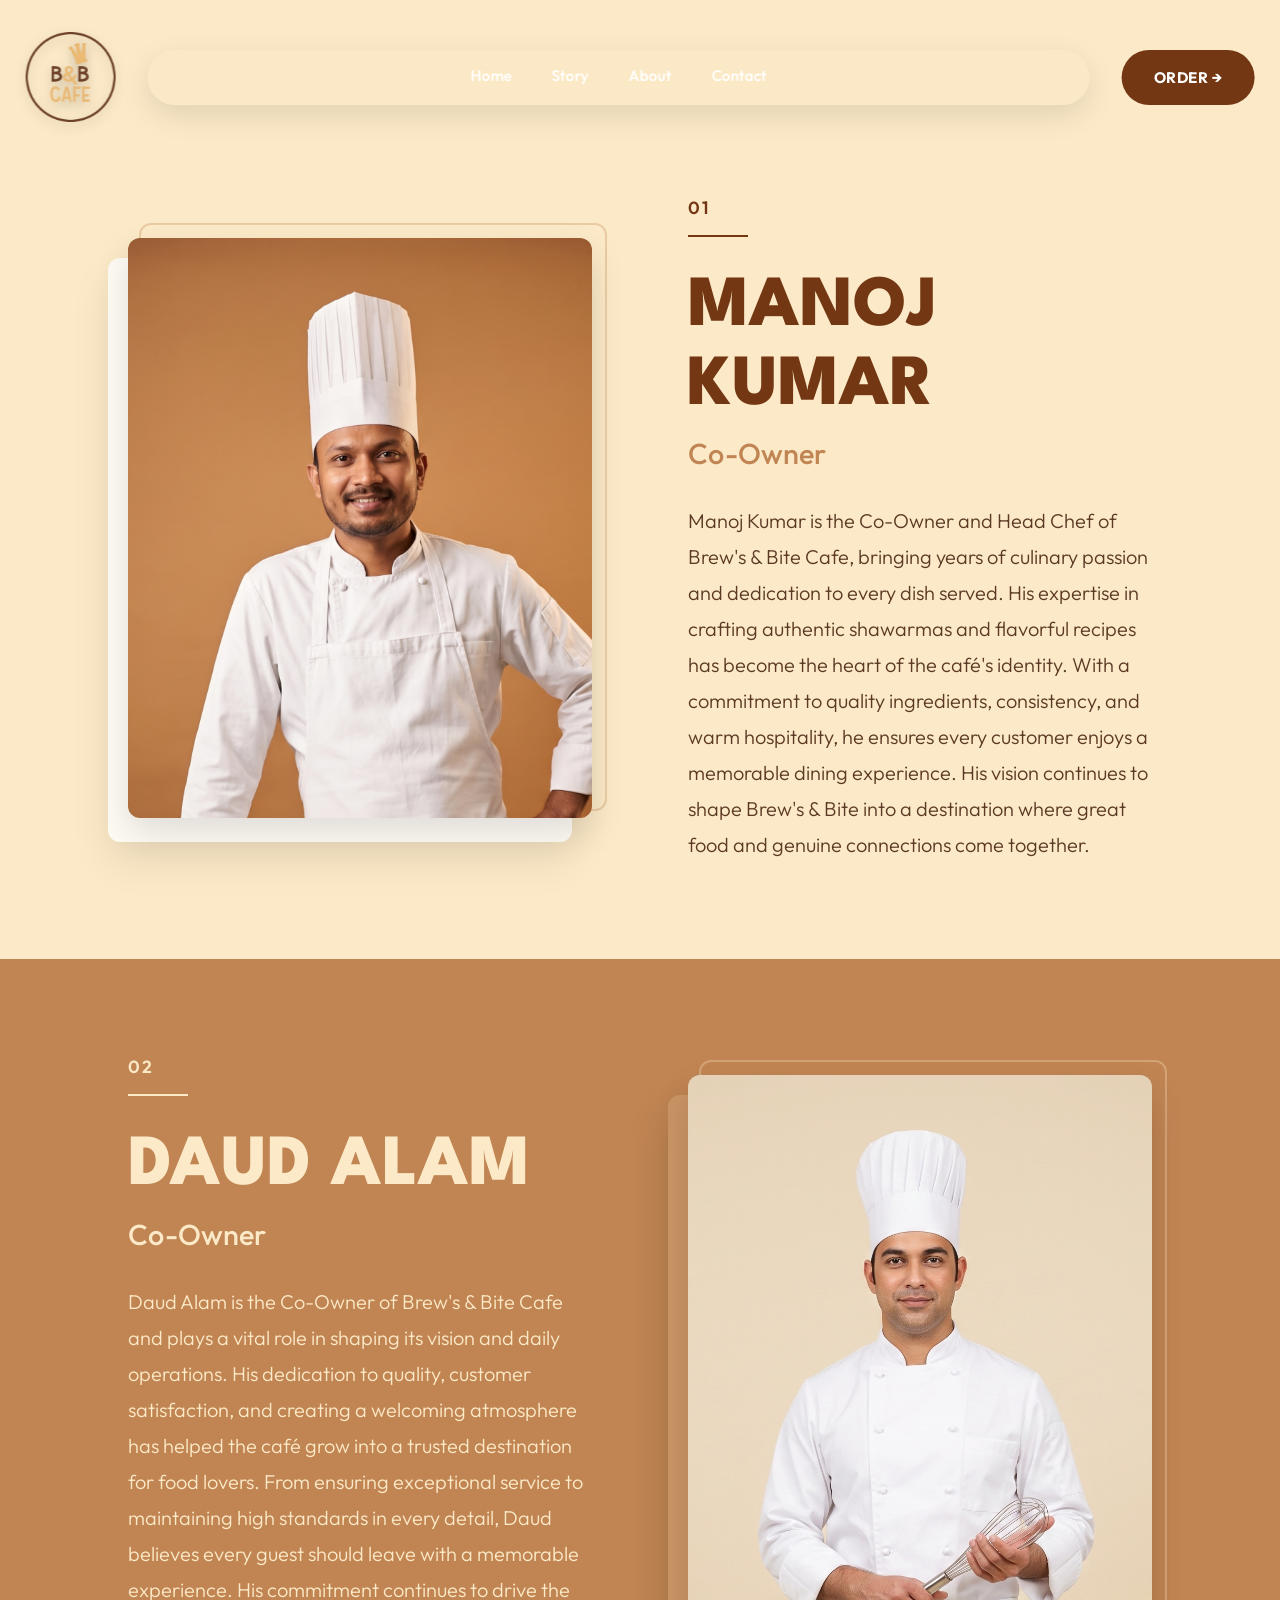
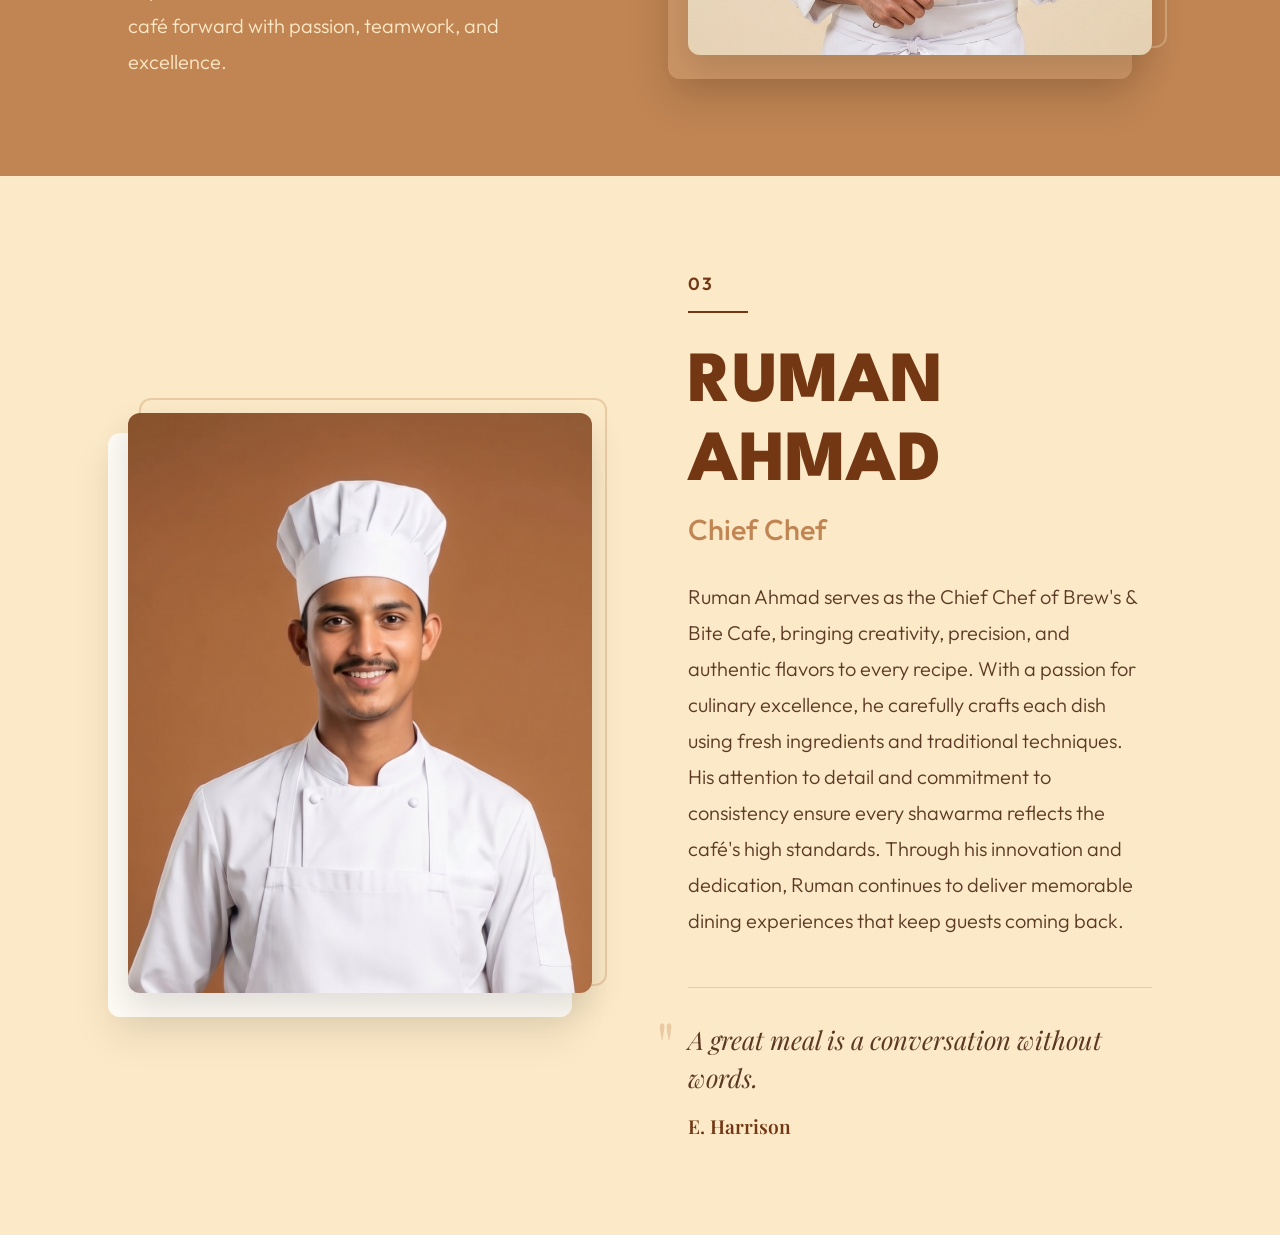
==== about.html @ f13599d5 "Initial commit - Brew's & Bite Cafe website" ====
<!DOCTYPE html>
<html lang="en">
<head>
    <meta charset="UTF-8">
    <meta name="viewport" content="width=device-width, initial-scale=1.0">
    <title>About Us | BB Cafe</title>
    <!-- Base styles for header and fonts -->
    <link rel="stylesheet" href="style.css">
    <!-- Specific styles for the About page -->
    <link rel="stylesheet" href="about.css">
    
    <!-- Premium Typography -->
    <link rel="preconnect" href="https://fonts.googleapis.com">
    <link rel="preconnect" href="https://fonts.gstatic.com" crossorigin>
    <link href="https://fonts.googleapis.com/css2?family=League+Spartan:wght@800&family=Outfit:wght@300;400;500;600&family=Playfair+Display:ital,wght@0,400;0,600;0,700;1,400&display=swap" rel="stylesheet">
</head>
<body>
    <!-- Header Container -->
    <header class="header-container">
        <a href="index.html" class="nav-logo">
            <img src="logo.png" alt="BB Cafe Logo">
        </a>
        
        <nav class="navbar">
            <div class="nav-links">
                <a href="index.html">Home</a>
                <a href="story.html">Story</a>
                <a href="about.html" class="active">About</a>
                <a href="contact.html">Contact</a>
            </div>
        </nav>
        
        <a href="https://qrmenu.swadho.com/b/tVvFWf5lVhKQgfL3sAxL" target="_blank" class="nav-button">ORDER &rarr;</a>
    </header>

    <main class="about-container">
        <!-- CARD 1: Cream -->
        <section class="editorial-card theme-cream" id="card-1">
            <div class="card-layout">
                <!-- Image on LEFT -->
                <div class="card-visual visual-left pre-anim-slide-right">
                    <div class="layered-frame">
                        <img src="manoj-kumar.png" alt="Manoj Kumar" class="parallax-image">
                    </div>
                </div>
                <!-- Content on RIGHT -->
                <div class="card-content content-right">
                    <div class="section-number pre-anim-fade">01</div>
                    <div class="accent-line pre-anim-scale-x"></div>
                    <h2 class="card-heading pre-anim-fade-up delay-1" style="margin-bottom: 0.5rem;">MANOJ KUMAR</h2>
                    <h3 class="card-subheading pre-anim-fade-up delay-1">Co-Owner</h3>
                    <p class="card-body pre-anim-fade-up delay-2">
                        Manoj Kumar is the Co-Owner and Head Chef of Brew's & Bite Cafe, bringing years of culinary passion and dedication to every dish served. His expertise in crafting authentic shawarmas and flavorful recipes has become the heart of the café's identity. With a commitment to quality ingredients, consistency, and warm hospitality, he ensures every customer enjoys a memorable dining experience. His vision continues to shape Brew's & Bite into a destination where great food and genuine connections come together.
                    </p>
                </div>
            </div>
        </section>

        <!-- CARD 2: Caramel -->
        <section class="editorial-card theme-caramel" id="card-2">
            <div class="card-layout">
                <!-- Content on LEFT -->
                <div class="card-content content-left">
                    <div class="section-number pre-anim-fade">02</div>
                    <div class="accent-line pre-anim-scale-x"></div>
                    <h2 class="card-heading pre-anim-fade-up delay-1" style="margin-bottom: 0.5rem;">DAUD ALAM</h2>
                    <h3 class="card-subheading pre-anim-fade-up delay-1">Co-Owner</h3>
                    <p class="card-body pre-anim-fade-up delay-2">
                        Daud Alam is the Co-Owner of Brew's & Bite Cafe and plays a vital role in shaping its vision and daily operations. His dedication to quality, customer satisfaction, and creating a welcoming atmosphere has helped the café grow into a trusted destination for food lovers. From ensuring exceptional service to maintaining high standards in every detail, Daud believes every guest should leave with a memorable experience. His commitment continues to drive the café forward with passion, teamwork, and excellence.
                    </p>
                </div>
                <!-- Image on RIGHT -->
                <div class="card-visual visual-right pre-anim-slide-left">
                    <div class="layered-frame">
                        <img src="Daud Alam.png" alt="Daud Alam" class="parallax-image">
                    </div>
                </div>
            </div>
        </section>

        <!-- CARD 3: Cream -->
        <section class="editorial-card theme-cream" id="card-3">
            <div class="card-layout">
                <!-- Image on LEFT -->
                <div class="card-visual visual-left pre-anim-slide-right">
                    <div class="layered-frame">
                        <img src="Ruman Ahmad.png" alt="Ruman Ahmad" class="parallax-image">
                    </div>
                </div>
                <!-- Content on RIGHT -->
                <div class="card-content content-right">
                    <div class="section-number pre-anim-fade">03</div>
                    <div class="accent-line pre-anim-scale-x"></div>
                    <h2 class="card-heading pre-anim-fade-up delay-1" style="margin-bottom: 0.5rem;">RUMAN AHMAD</h2>
                    <h3 class="card-subheading pre-anim-fade-up delay-1">Chief Chef</h3>
                    <p class="card-body pre-anim-fade-up delay-2">
                        Ruman Ahmad serves as the Chief Chef of Brew's & Bite Cafe, bringing creativity, precision, and authentic flavors to every recipe. With a passion for culinary excellence, he carefully crafts each dish using fresh ingredients and traditional techniques. His attention to detail and commitment to consistency ensure every shawarma reflects the café's high standards. Through his innovation and dedication, Ruman continues to deliver memorable dining experiences that keep guests coming back.
                    </p>
                    <div class="founder-quote pre-anim-fade delay-3">
                        <div class="quote-icon">"</div>
                        <p class="quote-text">A great meal is a conversation without words.</p>
                        <div class="signature">E. Harrison</div>
                    </div>
                </div>
            </div>
        </section>
    </main>

    <script src="about.js"></script>
</body>
</html>
---- style.css ----
/* Reset & Base */
* {
    margin: 0;
    padding: 0;
    box-sizing: border-box;
}

:root {
    --cream: #fbe9c7;
    --coffee: #c18553;
    --coffee-hover: #5b3924;
}

body {
    font-family: 'Outfit', sans-serif;
    background-color: #000;
    color: var(--cream);
    height: 400vh; /* 4 sections, 100vh each mapped to scroll */
    overflow-x: hidden;
}

/* Typography */
h1, h2, h3, h4, .nav-logo {
    font-family: 'Playfair Display', serif;
}

/* Background & Canvas */
.canvas-container {
    position: fixed;
    top: 0;
    left: 0;
    width: 100vw;
    height: 100vh;
    z-index: -3;
    overflow: hidden;
}

canvas {
    width: 100%;
    height: 100%;
    object-fit: cover;
    display: block;
}


/* Giant Typography Overlay */
.bg-typography {
    position: fixed;
    top: 50%;
    left: 50%;
    transform: translate(-50%, -50%);
    width: 100vw;
    text-align: center;
    font-family: 'League Spartan', sans-serif;
    font-size: 14vw;
    font-weight: 800;
    text-transform: uppercase;
    letter-spacing: 0px;
    opacity: 0.12; /* 10-12% opacity */
    z-index: -2;
    pointer-events: none;
    white-space: nowrap;
    user-select: none;
    /* Dual-color text effect split perfectly down the middle */
    background: linear-gradient(90deg, var(--cream) 50%, var(--coffee) 50%);
    -webkit-background-clip: text;
    -webkit-text-fill-color: transparent;
}

/* Header Container */
.header-container {
    position: fixed;
    top: 2rem;
    left: 50%;
    transform: translateX(-50%);
    width: 96%;
    max-width: 1600px;
    display: flex;
    align-items: center;
    z-index: 100;
}

/* Navbar */
.navbar {
    flex-grow: 1;
    height: 55px;
    background: rgba(251, 233, 199, 0.35);
    backdrop-filter: blur(12px);
    -webkit-backdrop-filter: blur(12px);
    border: 1px solid rgba(251, 233, 199, 0.2);
    border-radius: 28px;
    display: flex;
    align-items: center;
    justify-content: center;
    padding: 0 2rem;
    margin-right: 2rem;
    box-shadow: 0 10px 30px rgba(0, 0, 0, 0.1);
}

.nav-logo {
    display: flex;
    align-items: center;
    justify-content: center;
    margin-right: 2rem;
    flex-shrink: 0;
}

.nav-logo img {
    height: 90px;
    width: auto;
    filter: drop-shadow(0 4px 6px rgba(0,0,0,0.2));
}

.nav-links {
    display: flex;
    gap: 2.5rem;
}

.nav-links a {
    text-decoration: none;
    color: #fff;
    font-size: 0.95rem;
    font-weight: 500;
    position: relative;
    padding-bottom: 4px;
    transition: color 0.3s;
}

.nav-links a:hover {
    color: var(--cream);
}

.nav-links a::after {
    content: '';
    position: absolute;
    bottom: 0;
    left: 0;
    width: 0%;
    height: 2px;
    background-color: var(--cream);
    transition: width 0.3s ease;
}

.nav-links a.active::after {
    width: 100%;
}

.nav-button {
    background-color: #733713;
    color: #fff;
    text-decoration: none;
    padding: 0 2rem;
    height: 55px;
    display: flex;
    align-items: center;
    justify-content: center;
    border-radius: 28px;
    font-size: 0.95rem;
    font-weight: 700;
    letter-spacing: 0.5px;
    transition: background-color 0.3s, transform 0.2s;
    flex-shrink: 0;
}

.nav-button:hover {
    background-color: var(--coffee-hover);
    transform: translateY(-2px);
}

/* Layout */
main {
    position: relative;
    z-index: 10;
}

.section {
    height: 100vh;
    display: flex;
    align-items: center;
    padding: 0 10%;
}

/* Left & Right Content */
.left-content {
    max-width: 600px;
    animation: fadeUp 1s cubic-bezier(0.16, 1, 0.3, 1) forwards;
}

.right-content {
    margin-left: auto;
    text-align: right;
    display: flex;
    flex-direction: column;
    align-items: flex-end;
    animation: fadeUp 1s cubic-bezier(0.16, 1, 0.3, 1) forwards;
}

.main-heading {
    font-family: 'League Spartan', sans-serif;
    font-size: 5.5rem;
    line-height: 1.1;
    font-weight: 800;
    margin-bottom: 1.5rem;
    color: var(--cream);
    text-transform: uppercase;
}

.caramel-text .main-heading {
    color: #733713;
}

.right-content .main-heading {
    white-space: nowrap;
}

.sub-heading {
    font-size: 1.4rem;
    font-weight: 300;
    line-height: 1.5;
    margin-bottom: 3rem;
    color: var(--cream);
    opacity: 0.9;
}

.right-content .sub-heading {
    max-width: 400px;
}

.caramel-text .sub-heading {
    color: #733713;
    font-weight: 400;
}

.cta-group {
    display: flex;
    gap: 1.5rem;
    align-items: center;
}

.right-content .cta-group {
    justify-content: flex-end;
}

.btn {
    text-decoration: none;
    padding: 1rem 2rem;
    border-radius: 30px;
    font-size: 0.95rem;
    font-weight: 600;
    letter-spacing: 1px;
    transition: all 0.3s ease;
}

.btn-primary {
    background-color: var(--coffee);
    color: #fff;
    box-shadow: 0 4px 15px rgba(193, 133, 83, 0.4);
}

.btn-primary:hover {
    background-color: var(--coffee-hover);
    transform: translateY(-3px);
    box-shadow: 0 8px 25px rgba(91, 57, 36, 0.5);
}

.btn-caramel {
    background-color: #733713;
    color: var(--cream);
    border: 2px solid #733713;
    box-shadow: 0 4px 15px rgba(91, 57, 36, 0.4);
}

.btn-caramel:hover {
    background-color: var(--coffee-hover);
    color: var(--cream);
    border-color: var(--coffee-hover);
    box-shadow: 0 8px 25px rgba(91, 57, 36, 0.5);
}

.btn-secondary {
    background-color: transparent;
    color: #fff;
    border: 1px solid rgba(255, 255, 255, 0.3);
}

.btn-secondary:hover {
    border-color: var(--cream);
    color: var(--cream);
    transform: translateY(-3px);
}

/* Scroll Indicator */
.scroll-indicator {
    position: fixed;
    bottom: 2rem;
    left: 50%;
    transform: translateX(-50%);
    display: flex;
    flex-direction: column;
    align-items: center;
    gap: 10px;
    z-index: 50;
    opacity: 0.7;
    animation: floating 2.5s ease-in-out infinite;
}

.mouse-icon {
    width: 24px;
    height: 36px;
    border: 2px solid var(--cream);
    border-radius: 12px;
    position: relative;
}

.mouse-icon::before {
    content: '';
    position: absolute;
    top: 6px;
    left: 50%;
    transform: translateX(-50%);
    width: 4px;
    height: 6px;
    background-color: var(--cream);
    border-radius: 2px;
}

.scroll-indicator span {
    font-size: 0.7rem;
    letter-spacing: 2px;
    color: var(--cream);
    font-weight: 500;
}

/* Cinematic Section Navigation */
.side-nav {
    position: fixed;
    top: 50%;
    transform: translateY(-50%);
    z-index: 50;
    display: flex;
    flex-direction: column;
    gap: 2rem;
}

.left-nav {
    left: 3rem;
}

.right-nav {
    right: 3rem;
    align-items: flex-end;
}

.nav-item {
    font-family: 'Playfair Display', serif;
    font-size: 0.9rem;
    letter-spacing: 2px;
    color: rgba(255, 255, 255, 0.4);
    writing-mode: vertical-rl;
    transform: rotate(180deg);
    transition: all 0.5s cubic-bezier(0.16, 1, 0.3, 1);
    cursor: pointer;
    opacity: 0; /* Hidden by default, controlled by JS */
    transform: rotate(180deg) translateY(-20px);
}

.left-nav .nav-item {
    transform: rotate(180deg) translateY(0);
    opacity: 1;
    color: var(--cream);
}

.right-nav .nav-item.visible {
    opacity: 0.5;
    transform: rotate(180deg) translateY(0);
}

.nav-item.active-side {
    color: var(--cream);
    font-weight: 600;
    font-size: 1.1rem;
    opacity: 1 !important;
}

/* Animations */
@keyframes fadeUp {
    from {
        opacity: 0;
        transform: translateY(40px);
        filter: blur(10px);
    }
    to {
        opacity: 1;
        transform: translateY(0);
        filter: blur(0);
    }
}

@keyframes floating {
    0%, 100% { transform: translate(-50%, 0); }
    50% { transform: translate(-50%, 8px); }
}

/* Scroll Transitions for Left Content */
.section {
    transition: opacity 0.8s ease, transform 0.8s ease, filter 0.8s ease;
}

.section.fade-out {
    opacity: 0;
    transform: translateY(-50px);
    filter: blur(8px);
}
---- about.css ----
/* ABOUT PAGE STYLES */
body {
    height: auto;
    background-color: var(--cream);
}

.about-container {
    width: 100%;
    overflow-x: hidden;
    background-color: var(--cream);
    padding-top: 100px; /* Space for fixed header */
}

.editorial-card {
    min-height: 90vh;
    display: flex;
    align-items: center;
    justify-content: center;
    padding: 6rem 10%;
    position: relative;
    transition: background-color 0.8s ease;
}

.card-layout {
    display: flex;
    align-items: center;
    justify-content: space-between;
    width: 100%;
    max-width: 1400px;
    gap: 6rem;
    position: relative;
    z-index: 1;
}

/* BACKGROUND WORDS */
.bg-word {
    position: absolute;
    top: 50%;
    left: 50%;
    transform: translate(-50%, -50%);
    font-family: 'League Spartan', sans-serif;
    font-size: 15vw;
    font-weight: 800;
    opacity: 0.08;
    z-index: 0;
    pointer-events: none;
    white-space: nowrap;
    user-select: none;
}

/* THEMES */
.theme-cream {
    background-color: var(--cream);
}
.theme-cream .card-heading,
.theme-cream .section-number,
.theme-cream .signature,
.theme-cream .bg-word {
    color: #733713;
}
.theme-cream .card-body,
.theme-cream .quote-text {
    color: var(--coffee-hover);
}
.theme-cream .accent-line {
    background-color: #733713;
}
.theme-cream .quote-icon {
    color: var(--coffee);
}

.theme-caramel {
    background-color: var(--coffee);
}
.theme-caramel .card-heading,
.theme-caramel .card-subheading,
.theme-caramel .section-number,
.theme-caramel .signature,
.theme-caramel .bg-word {
    color: var(--cream);
}
.theme-caramel .card-body,
.theme-caramel .quote-text {
    color: var(--cream);
    opacity: 0.9;
}
.theme-caramel .accent-line {
    background-color: var(--cream);
}
.theme-caramel .quote-icon {
    color: rgba(251, 233, 199, 0.4);
}

/* TYPOGRAPHY */
.section-number {
    font-family: 'Outfit', sans-serif;
    font-size: 1.1rem;
    font-weight: 600;
    letter-spacing: 2px;
    margin-bottom: 1rem;
}

.accent-line {
    width: 60px;
    height: 2px;
    margin-bottom: 2rem;
    transform-origin: left;
}

.card-heading {
    font-family: 'League Spartan', sans-serif;
    font-size: 4.5rem;
    line-height: 1.1;
    font-weight: 800;
    text-transform: uppercase;
    margin-bottom: 2rem;
}

.card-subheading {
    font-family: 'Outfit', sans-serif;
    font-size: 1.8rem;
    font-weight: 500;
    color: #c18553;
    margin-bottom: 2rem;
}

.card-body {
    font-size: 1.25rem;
    line-height: 1.8;
    font-weight: 300;
    max-width: 500px;
}

.founder-quote {
    margin-top: 3rem;
    padding-top: 2rem;
    border-top: 1px solid rgba(193, 133, 83, 0.3);
    position: relative;
}
.theme-caramel .founder-quote {
    border-top-color: rgba(251, 233, 199, 0.2);
}

.quote-icon {
    font-family: 'Playfair Display', serif;
    font-size: 4rem;
    line-height: 0;
    position: absolute;
    top: 3.5rem;
    left: -2rem;
    opacity: 0.3;
}

.quote-text {
    font-family: 'Playfair Display', serif;
    font-style: italic;
    font-size: 1.6rem;
    line-height: 1.5;
    margin-bottom: 1rem;
}

.signature {
    font-family: 'Playfair Display', serif;
    font-size: 1.2rem;
    font-weight: 600;
}

/* VISUALS & EFFECTS */
.card-visual {
    flex: 1;
    display: flex;
    position: relative;
}

.visual-left {
    justify-content: flex-start;
}

.visual-right {
    justify-content: flex-end;
}

.card-content {
    flex: 1;
    display: flex;
    flex-direction: column;
    justify-content: center;
    position: relative;
    z-index: 10;
}

.layered-frame {
    position: relative;
    width: 100%;
    max-width: 550px;
    aspect-ratio: 4/5;
}

/* Paper layer 1 */
.layered-frame::before {
    content: '';
    position: absolute;
    top: 20px;
    left: -20px;
    width: 100%;
    height: 100%;
    background: rgba(255,255,255,0.8);
    border-radius: 12px;
    box-shadow: 0 20px 40px rgba(0,0,0,0.08);
    z-index: 1;
    transition: transform 0.4s ease;
}

.theme-caramel .layered-frame::before {
    background: rgba(251, 233, 199, 0.15);
    box-shadow: 0 20px 40px rgba(0,0,0,0.15);
}

/* Paper layer 2 */
.layered-frame::after {
    content: '';
    position: absolute;
    top: -15px;
    right: -15px;
    width: 100%;
    height: 100%;
    border: 2px solid rgba(193, 133, 83, 0.3);
    border-radius: 12px;
    z-index: 0;
}

.theme-caramel .layered-frame::after {
    border-color: rgba(251, 233, 199, 0.3);
}

.layered-frame img {
    position: relative;
    width: 100%;
    height: 100%;
    object-fit: cover;
    border-radius: 12px;
    z-index: 2;
    box-shadow: 0 15px 35px rgba(0,0,0,0.12);
    transition: transform 0.4s ease;
}

/* Hover effect */
.layered-frame:hover img {
    transform: translate(5px, -5px);
}
.layered-frame:hover::before {
    transform: translate(-5px, 5px);
}

/* ANIMATION STATES */
.pre-anim-fade { opacity: 0; transition: opacity 1s ease; }
.pre-anim-fade-up { opacity: 0; transform: translateY(40px); transition: all 1s cubic-bezier(0.16, 1, 0.3, 1); }
.pre-anim-slide-left { opacity: 0; transform: translateX(60px); transition: all 1.2s cubic-bezier(0.16, 1, 0.3, 1); }
.pre-anim-slide-right { opacity: 0; transform: translateX(-60px); transition: all 1.2s cubic-bezier(0.16, 1, 0.3, 1); }
.pre-anim-scale-x { transform: scaleX(0); transition: transform 0.8s cubic-bezier(0.16, 1, 0.3, 1); }

.layered-frame .parallax-image {
    transform: scale(0.95);
    transition: transform 1.5s cubic-bezier(0.16, 1, 0.3, 1);
}

/* Active animation class */
.anim-active .pre-anim-fade,
.anim-active .pre-anim-fade-up,
.anim-active .pre-anim-slide-left,
.anim-active .pre-anim-slide-right {
    opacity: 1;
    transform: translate(0) scale(1);
}
.anim-active .pre-anim-scale-x {
    transform: scaleX(1);
}
.anim-active .parallax-image {
    transform: scale(1);
}

/* Delays */
.delay-1 { transition-delay: 0.2s; }
.delay-2 { transition-delay: 0.4s; }
.delay-3 { transition-delay: 0.7s; }

/* RESPONSIVENESS */
@media (max-width: 1024px) {
    .card-heading { font-size: 3.5rem; }
    .card-layout { gap: 3rem; }
}

@media (max-width: 768px) {
    .editorial-card {
        padding: 6rem 5%;
    }
    
    .card-layout {
        flex-direction: column;
        gap: 4rem;
    }
    
    .card-visual, .card-content {
        width: 100%;
        max-width: 600px;
    }
    
    .card-content {
        order: 2;
    }
    
    .card-visual {
        order: 1;
        justify-content: center;
    }
    
    .layered-frame::before {
        top: 15px;
        left: -10px;
    }
}

/* TEAM PROFILES */
.team-grid {
    display: grid;
    grid-template-columns: repeat(auto-fit, minmax(240px, 1fr));
    gap: 2rem;
    width: 100%;
}

.profile-card {
    background: rgba(251, 233, 199, 0.08); /* Works beautifully against the Caramel background */
    backdrop-filter: blur(15px);
    -webkit-backdrop-filter: blur(15px);
    border: 1px solid rgba(251, 233, 199, 0.15);
    border-radius: 24px;
    padding: 2rem 1.5rem;
    display: flex;
    flex-direction: column;
    align-items: center;
    text-align: center;
    box-shadow: 0 10px 30px rgba(0,0,0,0.1);
    transition: transform 0.4s cubic-bezier(0.16, 1, 0.3, 1), box-shadow 0.4s ease;
}

.profile-card:hover {
    transform: translateY(-10px);
    box-shadow: 0 15px 40px rgba(0,0,0,0.2), 0 0 15px rgba(251, 233, 199, 0.15);
}

.profile-image {
    width: 100%;
    height: 220px;
    border-radius: 16px;
    object-fit: cover;
    margin-top: 0;
    margin-bottom: 1.5rem;
    box-shadow: 0 8px 25px rgba(0,0,0,0.2);
    border: 2px solid rgba(251, 233, 199, 0.3);
}

.profile-name {
    font-family: 'League Spartan', sans-serif;
    font-size: 1.5rem;
    font-weight: 800;
    text-transform: uppercase;
    color: var(--cream);
    margin-bottom: 0.2rem;
}

.profile-role {
    font-family: 'Outfit', sans-serif;
    font-size: 0.9rem;
    font-weight: 600;
    color: rgba(251, 233, 199, 0.7);
    margin-bottom: 1rem;
    text-transform: uppercase;
    letter-spacing: 1px;
}

.profile-desc {
    font-family: 'Outfit', sans-serif;
    font-size: 0.95rem;
    font-weight: 300;
    line-height: 1.6;
    color: var(--cream);
    opacity: 0.85;
    margin-bottom: 1.5rem;
    white-space: nowrap;
    overflow: hidden;
    text-overflow: ellipsis;
    width: 100%;
}

.social-links {
    display: flex;
    gap: 1rem;
    margin-top: auto;
}

.social-icon {
    width: 36px;
    height: 36px;
    border-radius: 50%;
    background: rgba(251, 233, 199, 0.1);
    display: flex;
    align-items: center;
    justify-content: center;
    transition: all 0.3s cubic-bezier(0.16, 1, 0.3, 1);
    color: var(--cream);
    text-decoration: none;
}

.social-icon:hover {
    background: var(--cream);
    color: var(--coffee);
    transform: scale(1.1) translateY(-3px);
}

.social-icon svg {
    width: 18px;
    height: 18px;
    fill: currentColor;
}

/* Staggered delays for the team profiles */
.delay-4 { transition-delay: 0.4s; }
.delay-5 { transition-delay: 0.6s; }
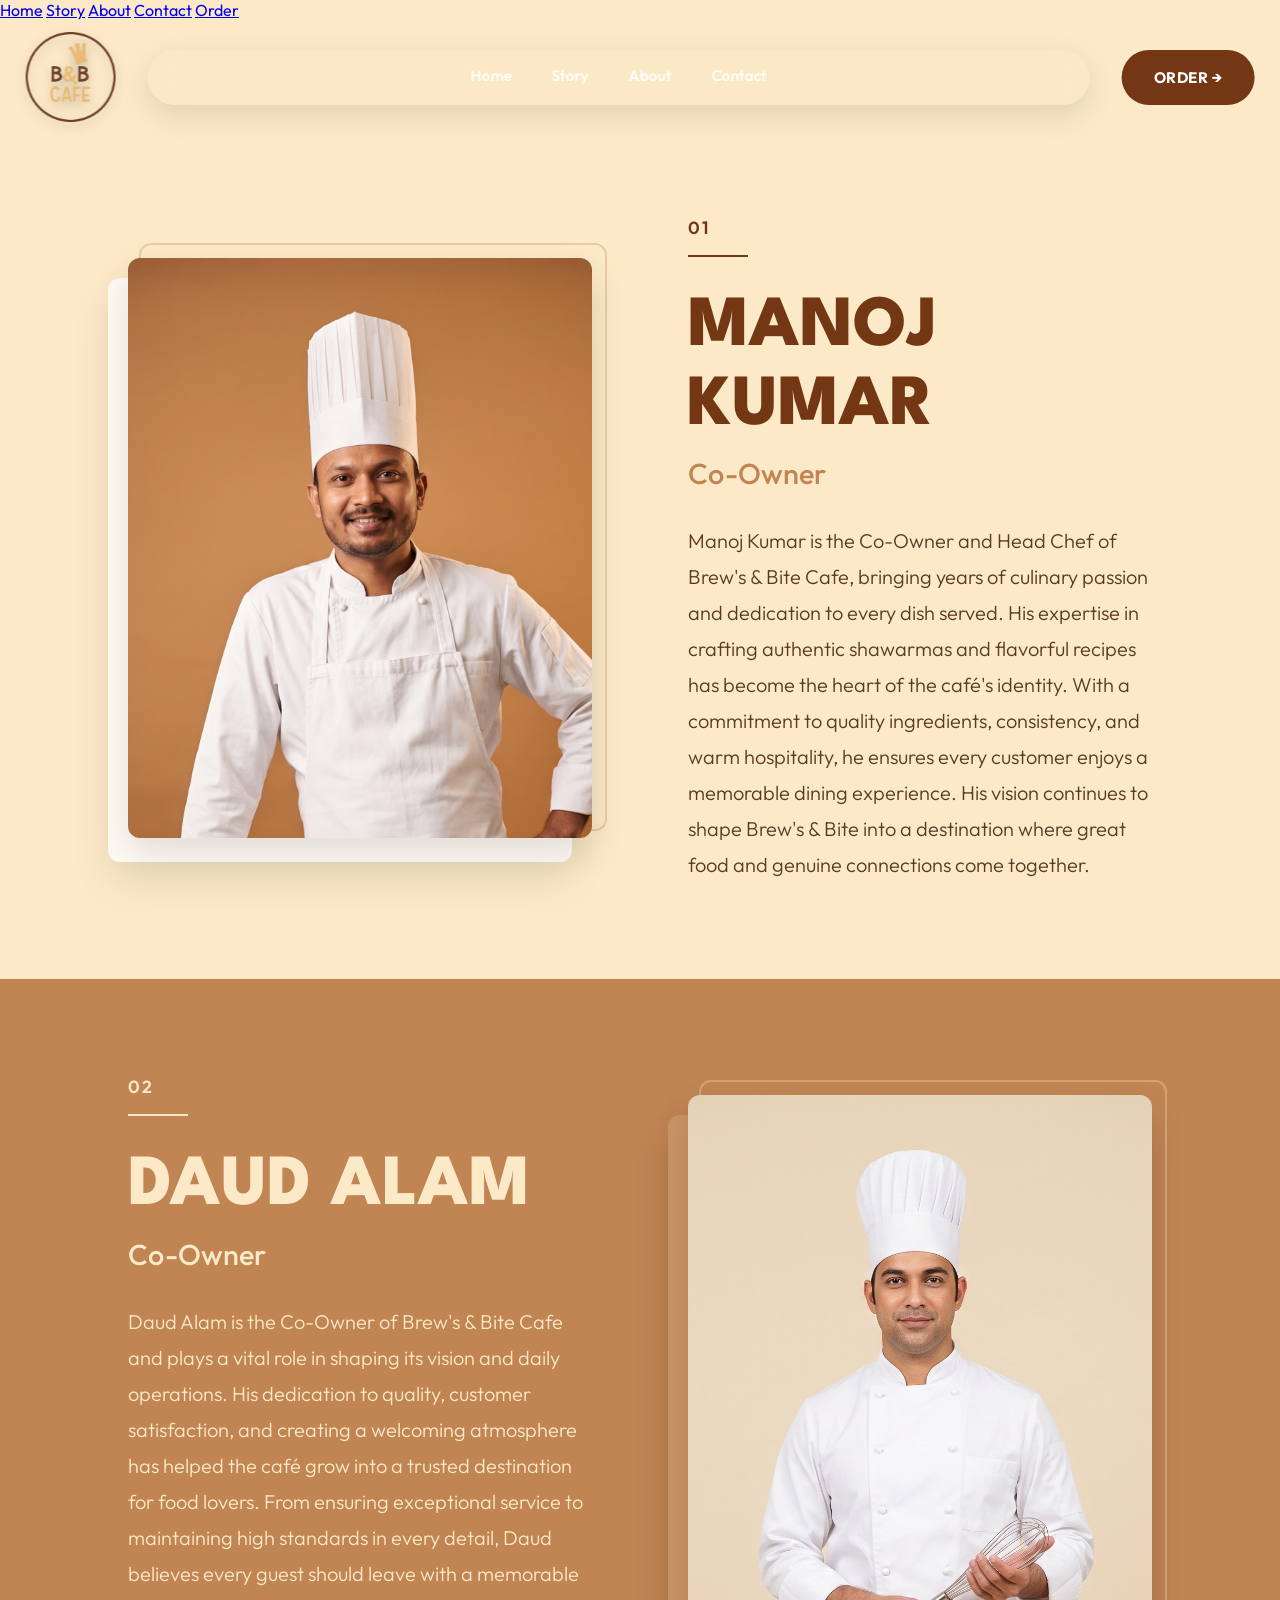
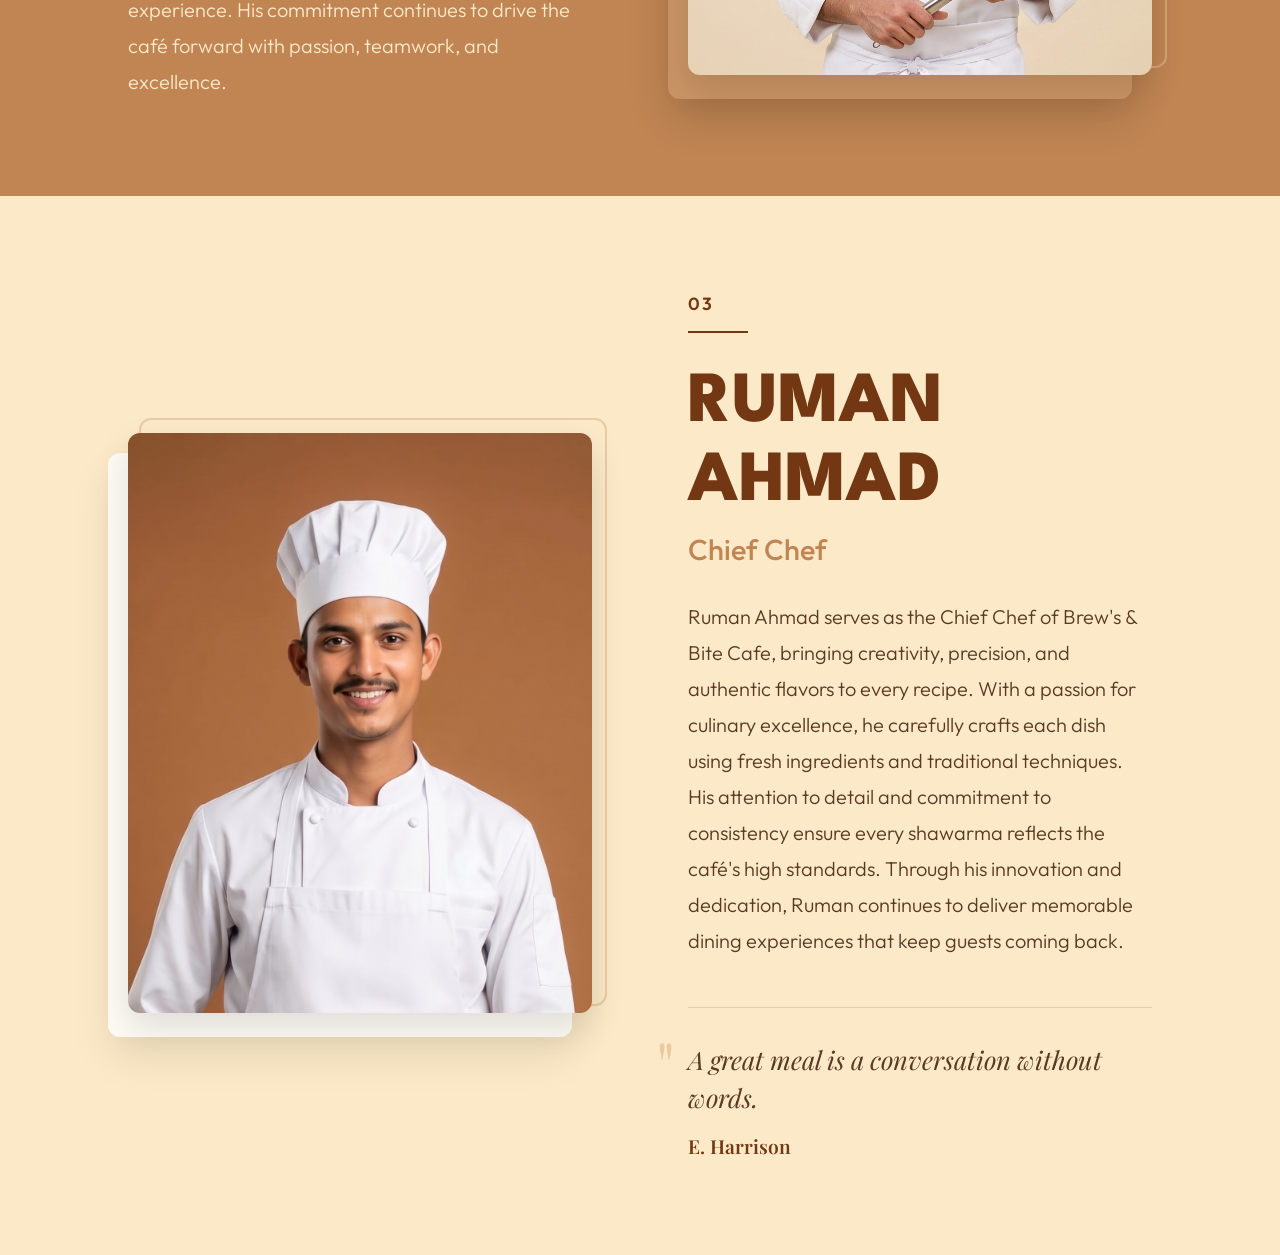
==== commit 01894479: "Improved mobile responsiveness and navigation" ====
--- a/about.html
+++ b/about.html
@@ -29,9 +29,26 @@
                 <a href="contact.html">Contact</a>
             </div>
         </nav>
+        <a href="https://qrmenu.swadho.com/b/tVvFWf5lVhKQgfL3sAxL" target="_blank" class="nav-button">ORDER &rarr;</a>
         
-        <a href="https://qrmenu.swadho.com/b/tVvFWf5lVhKQgfL3sAxL" target="_blank" class="nav-button">ORDER &rarr;</a>
+        <!-- Hamburger Menu Icon -->
+        <div class="hamburger" id="hamburger">
+            <span></span>
+            <span></span>
+            <span></span>
+        </div>
     </header>
+
+    <!-- Mobile Menu Overlay -->
+    <div class="mobile-menu" id="mobile-menu">
+        <div class="mobile-nav-links">
+            <a href="index.html">Home</a>
+            <a href="story.html">Story</a>
+            <a href="about.html" class="active">About</a>
+            <a href="contact.html">Contact</a>
+            <a href="https://qrmenu.swadho.com/b/tVvFWf5lVhKQgfL3sAxL" target="_blank">Order</a>
+        </div>
+    </div>
 
     <main class="about-container">
         <!-- CARD 1: Cream -->
--- a/style.css
+++ b/style.css
@@ -304,6 +304,37 @@
     animation: floating 2.5s ease-in-out infinite;
 }
 
+.hamburger {
+    display: none;
+    flex-direction: column;
+    justify-content: space-between;
+    width: 30px;
+    height: 20px;
+    cursor: pointer;
+    margin-left: 1rem;
+    z-index: 1000;
+}
+
+.hamburger span {
+    display: block;
+    height: 2px;
+    width: 100%;
+    background-color: var(--coffee);
+    border-radius: 2px;
+    transition: all 0.3s ease;
+    transform-origin: left center;
+}
+
+.hamburger.active span:nth-child(1) {
+    transform: rotate(45deg);
+}
+.hamburger.active span:nth-child(2) {
+    opacity: 0;
+}
+.hamburger.active span:nth-child(3) {
+    transform: rotate(-45deg);
+}
+
 .mouse-icon {
     width: 24px;
     height: 36px;
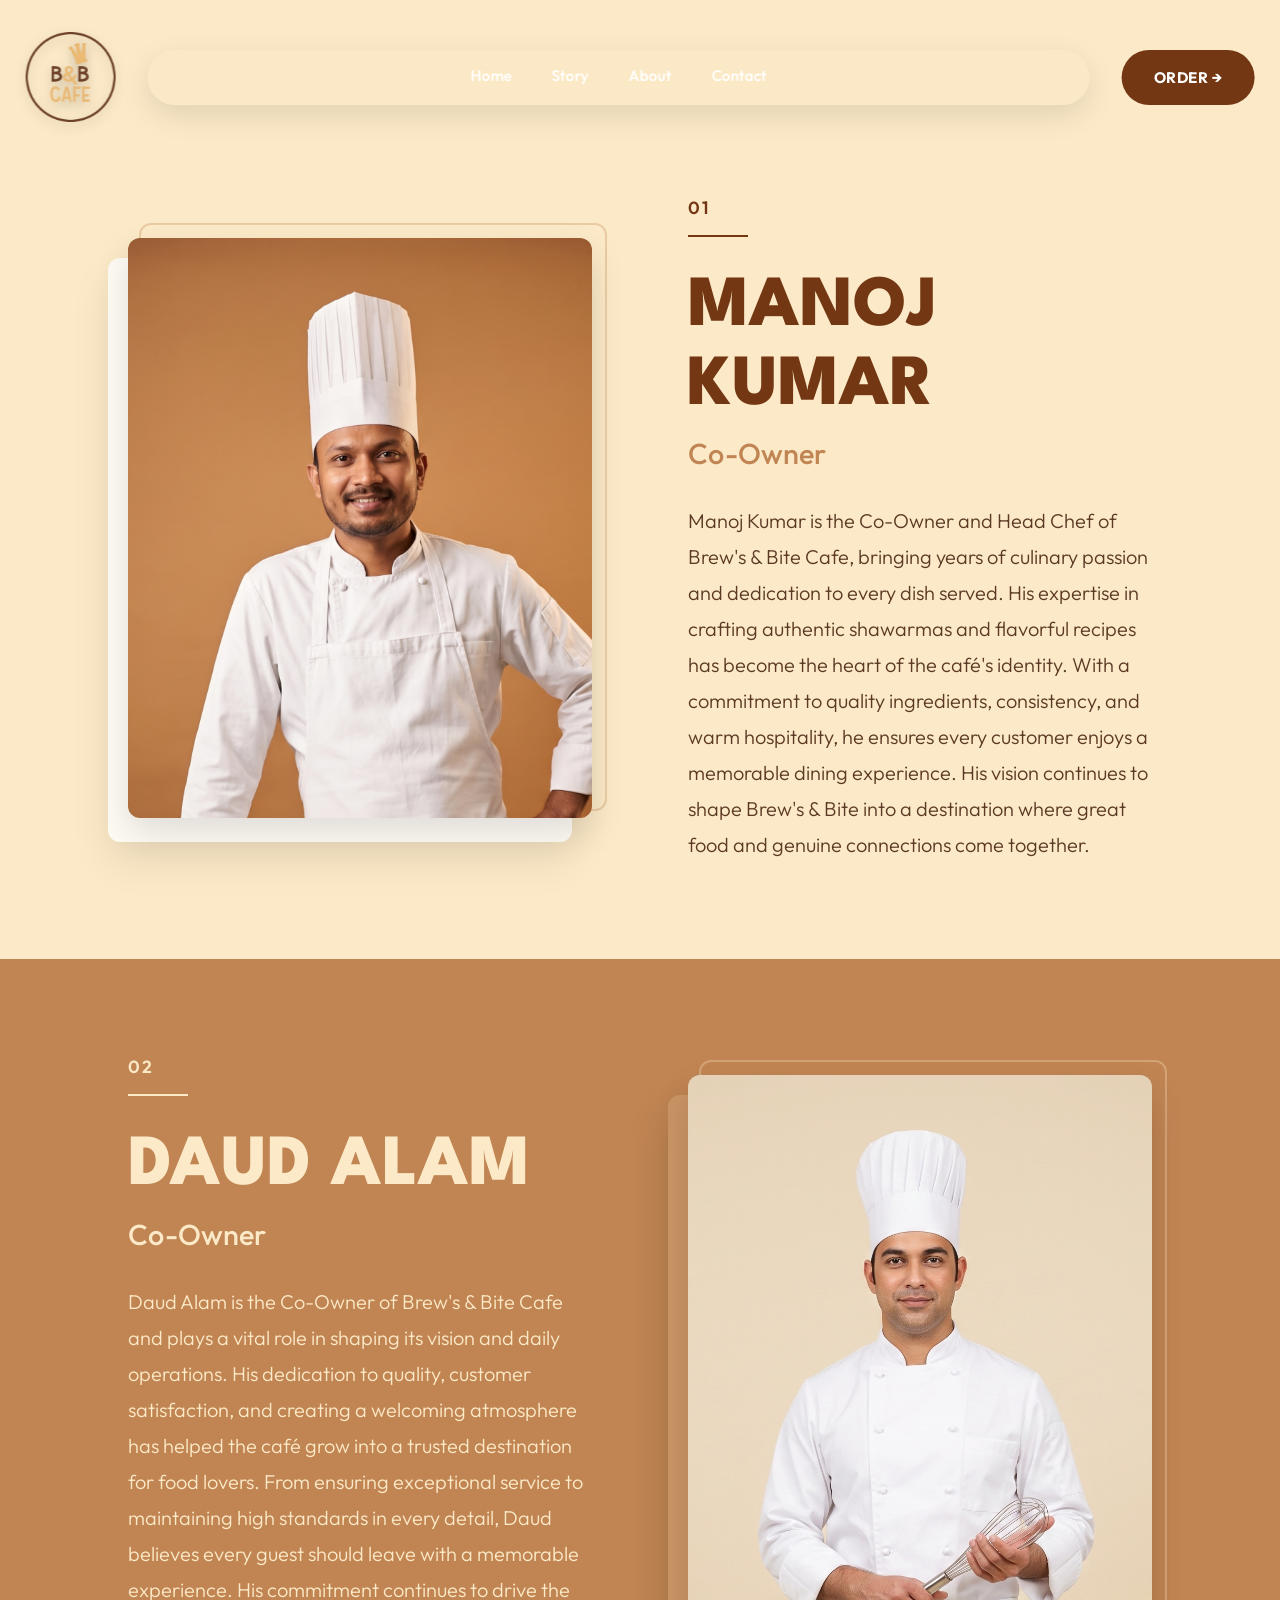
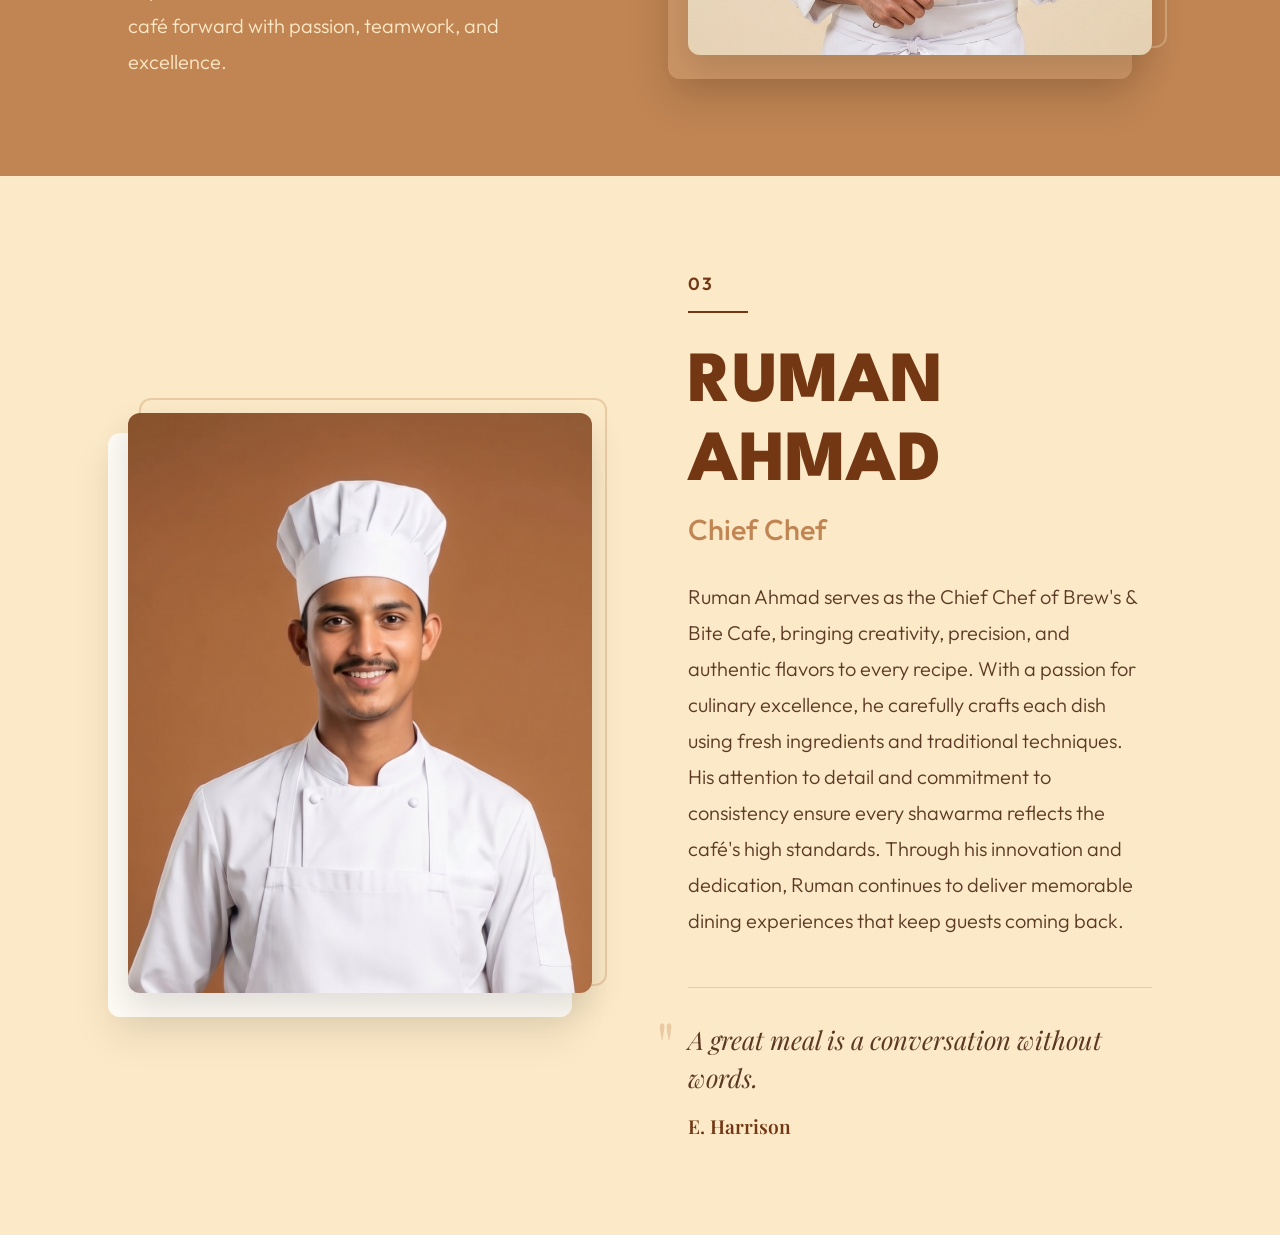
==== commit d448b58f: "Revert "Improved mobile responsiveness and navigation" This reverts commit 0189447990490ad10dfcfd320" ====
--- a/about.html
+++ b/about.html
@@ -29,26 +29,9 @@
                 <a href="contact.html">Contact</a>
             </div>
         </nav>
+        
         <a href="https://qrmenu.swadho.com/b/tVvFWf5lVhKQgfL3sAxL" target="_blank" class="nav-button">ORDER &rarr;</a>
-        
-        <!-- Hamburger Menu Icon -->
-        <div class="hamburger" id="hamburger">
-            <span></span>
-            <span></span>
-            <span></span>
-        </div>
     </header>
-
-    <!-- Mobile Menu Overlay -->
-    <div class="mobile-menu" id="mobile-menu">
-        <div class="mobile-nav-links">
-            <a href="index.html">Home</a>
-            <a href="story.html">Story</a>
-            <a href="about.html" class="active">About</a>
-            <a href="contact.html">Contact</a>
-            <a href="https://qrmenu.swadho.com/b/tVvFWf5lVhKQgfL3sAxL" target="_blank">Order</a>
-        </div>
-    </div>
 
     <main class="about-container">
         <!-- CARD 1: Cream -->
--- a/style.css
+++ b/style.css
@@ -304,37 +304,6 @@
     animation: floating 2.5s ease-in-out infinite;
 }
 
-.hamburger {
-    display: none;
-    flex-direction: column;
-    justify-content: space-between;
-    width: 30px;
-    height: 20px;
-    cursor: pointer;
-    margin-left: 1rem;
-    z-index: 1000;
-}
-
-.hamburger span {
-    display: block;
-    height: 2px;
-    width: 100%;
-    background-color: var(--coffee);
-    border-radius: 2px;
-    transition: all 0.3s ease;
-    transform-origin: left center;
-}
-
-.hamburger.active span:nth-child(1) {
-    transform: rotate(45deg);
-}
-.hamburger.active span:nth-child(2) {
-    opacity: 0;
-}
-.hamburger.active span:nth-child(3) {
-    transform: rotate(-45deg);
-}
-
 .mouse-icon {
     width: 24px;
     height: 36px;
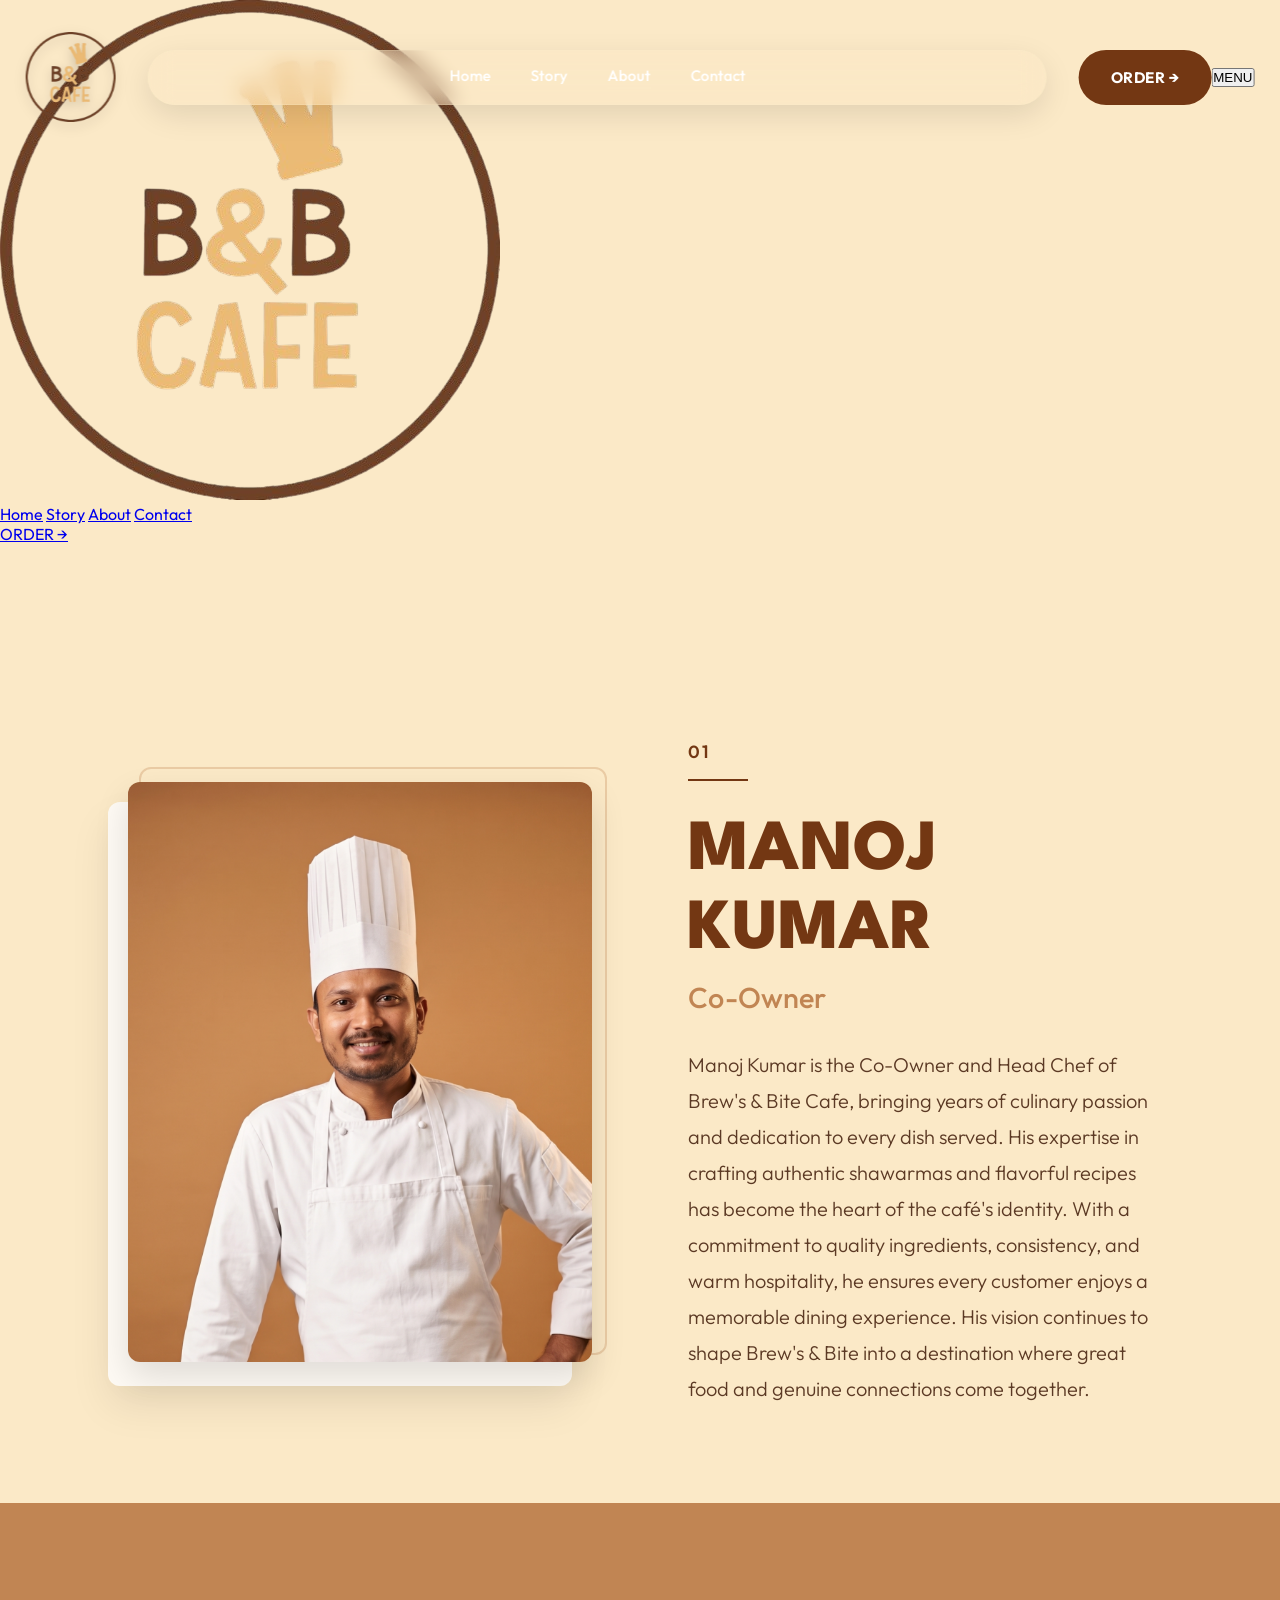
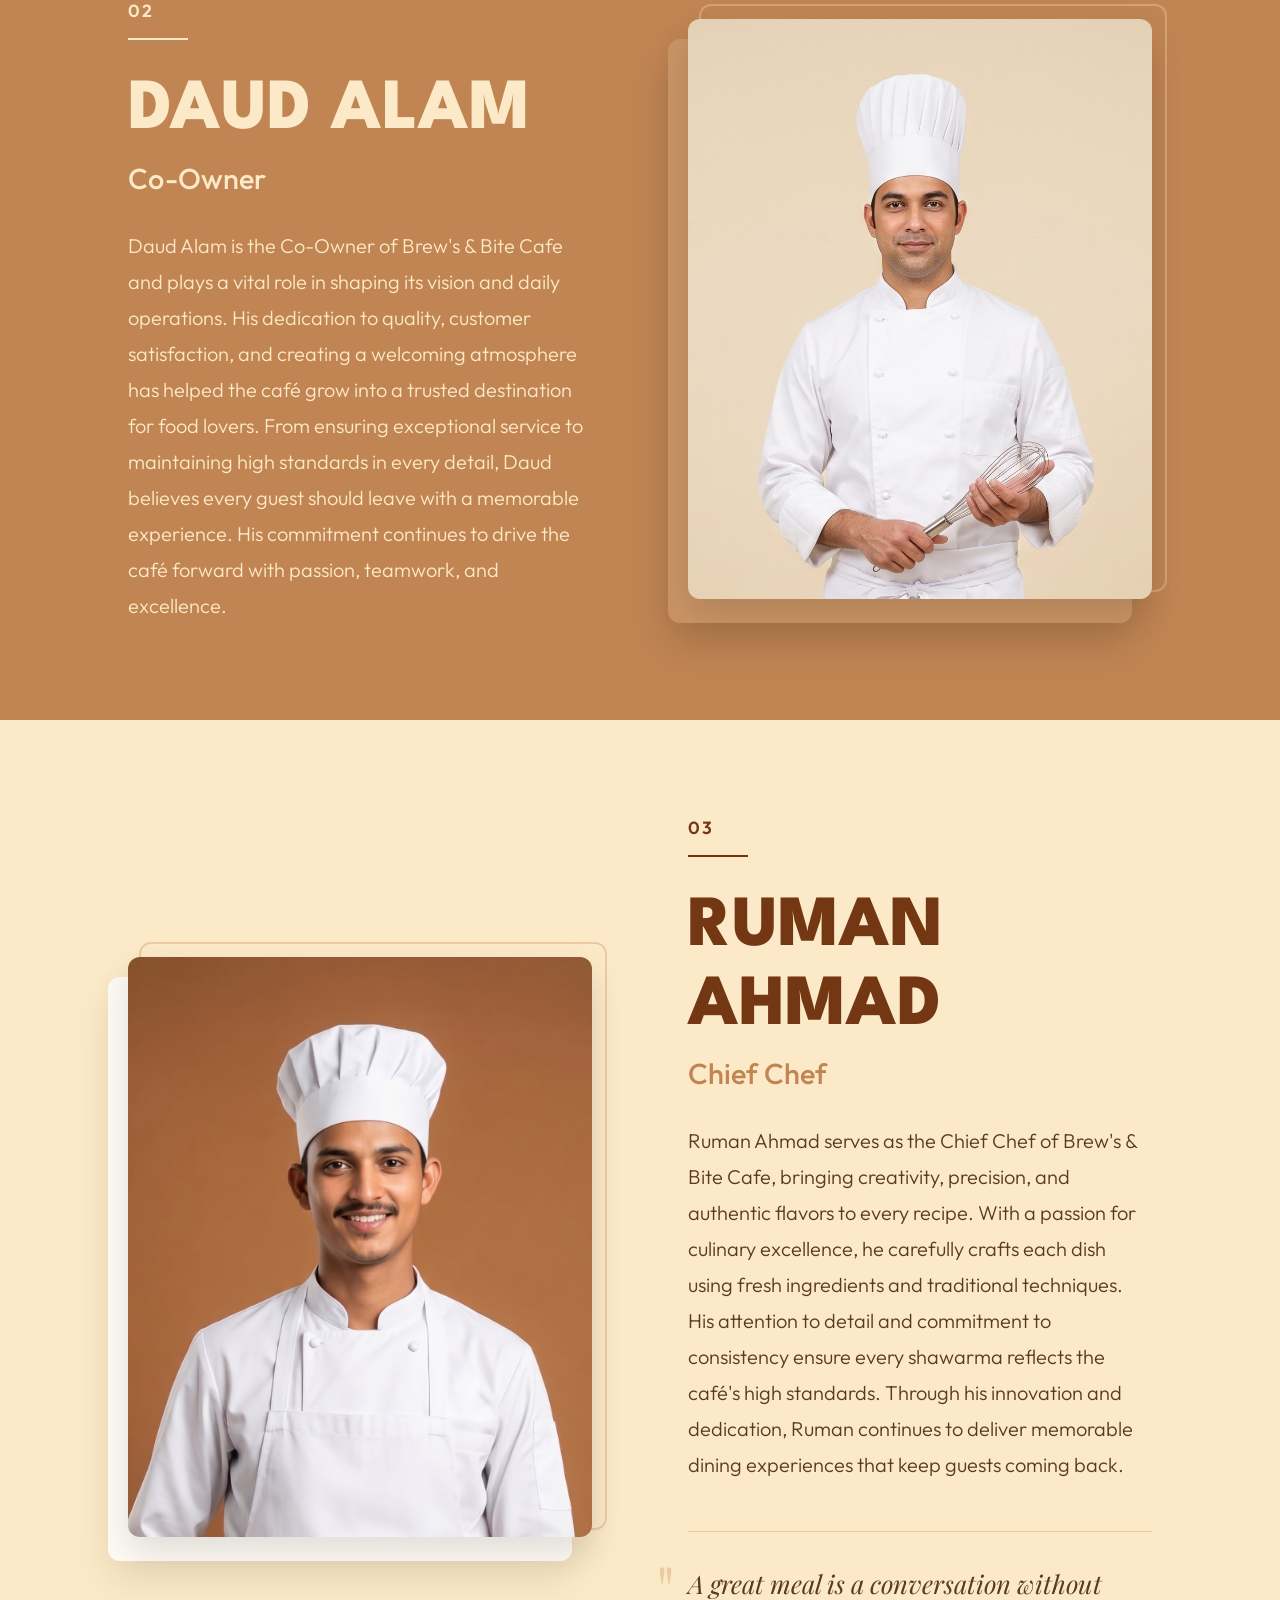
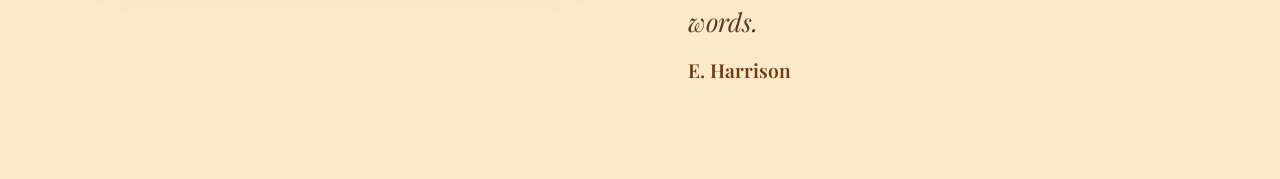
==== commit 11668191: "Improved mobile responsiveness and navigation" ====
--- a/about.html
+++ b/about.html
@@ -31,7 +31,23 @@
         </nav>
         
         <a href="https://qrmenu.swadho.com/b/tVvFWf5lVhKQgfL3sAxL" target="_blank" class="nav-button">ORDER &rarr;</a>
+        
+        <button class="menu-toggle-btn" id="menu-toggle-btn">MENU</button>
     </header>
+
+    <!-- Pop-out Mobile Menu Box -->
+    <div class="mobile-dropdown" id="mobile-dropdown">
+        <div class="dropdown-logo">
+            <img src="logo.png" alt="BB Cafe Logo">
+        </div>
+        <div class="dropdown-links">
+            <a href="index.html" >Home</a>
+            <a href="story.html" >Story</a>
+            <a href="about.html" class="active">About</a>
+            <a href="contact.html" >Contact</a>
+        </div>
+        <a href="https://qrmenu.swadho.com/b/tVvFWf5lVhKQgfL3sAxL" target="_blank" class="dropdown-order-btn">ORDER &rarr;</a>
+    </div>
 
     <main class="about-container">
         <!-- CARD 1: Cream -->
@@ -109,3 +125,4 @@
     <script src="about.js"></script>
 </body>
 </html>
+
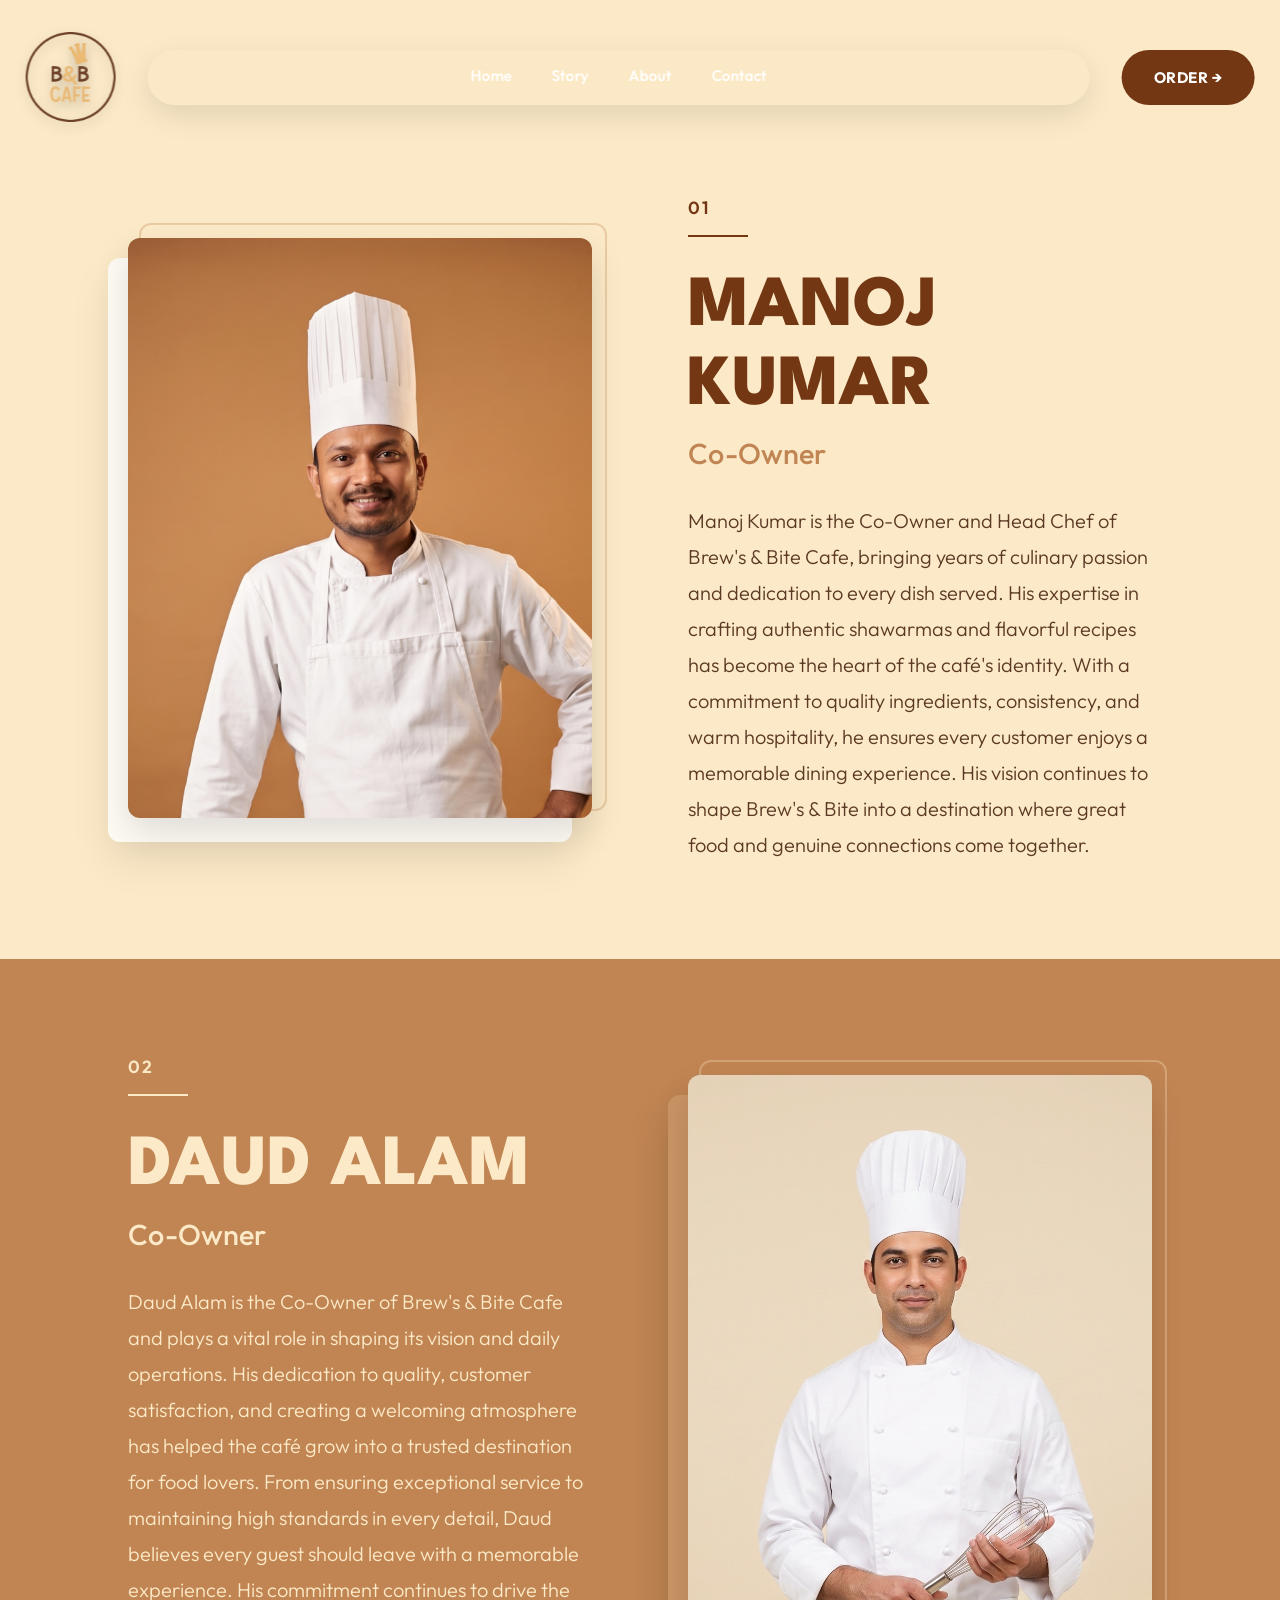
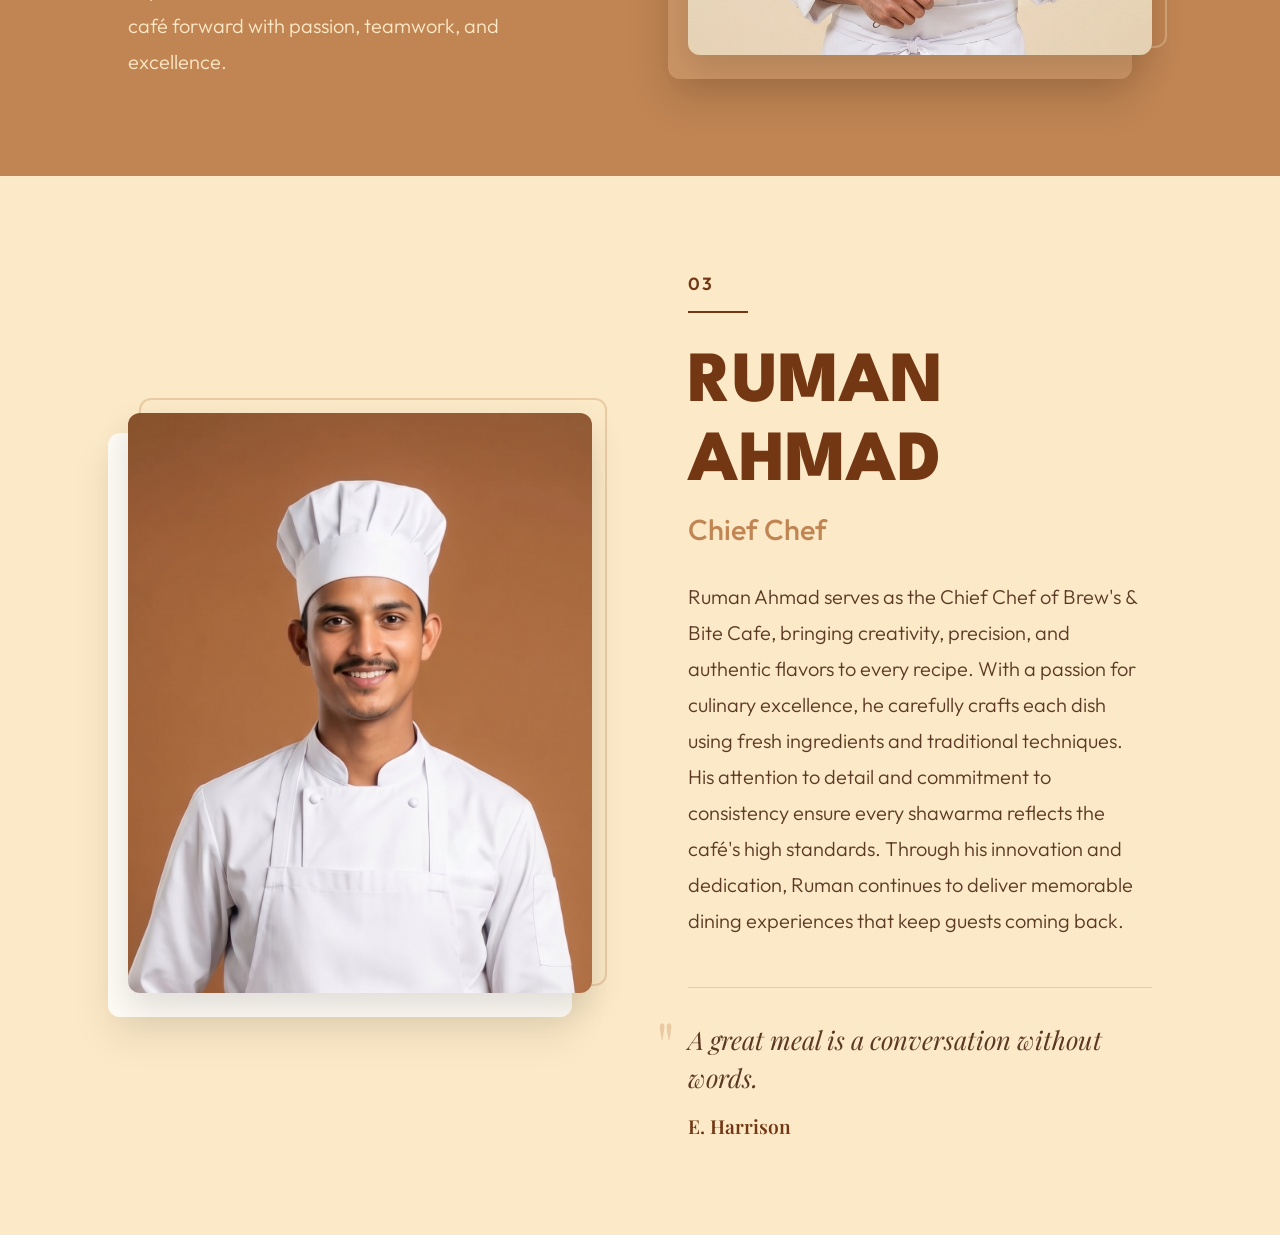
==== commit 37ba6272: "Revert "Improved mobile responsiveness and navigation" This reverts commit 11668191360f4fc0d55c304b4" ====
--- a/about.html
+++ b/about.html
@@ -31,23 +31,7 @@
         </nav>
         
         <a href="https://qrmenu.swadho.com/b/tVvFWf5lVhKQgfL3sAxL" target="_blank" class="nav-button">ORDER &rarr;</a>
-        
-        <button class="menu-toggle-btn" id="menu-toggle-btn">MENU</button>
     </header>
-
-    <!-- Pop-out Mobile Menu Box -->
-    <div class="mobile-dropdown" id="mobile-dropdown">
-        <div class="dropdown-logo">
-            <img src="logo.png" alt="BB Cafe Logo">
-        </div>
-        <div class="dropdown-links">
-            <a href="index.html" >Home</a>
-            <a href="story.html" >Story</a>
-            <a href="about.html" class="active">About</a>
-            <a href="contact.html" >Contact</a>
-        </div>
-        <a href="https://qrmenu.swadho.com/b/tVvFWf5lVhKQgfL3sAxL" target="_blank" class="dropdown-order-btn">ORDER &rarr;</a>
-    </div>
 
     <main class="about-container">
         <!-- CARD 1: Cream -->
@@ -125,4 +109,3 @@
     <script src="about.js"></script>
 </body>
 </html>
-
